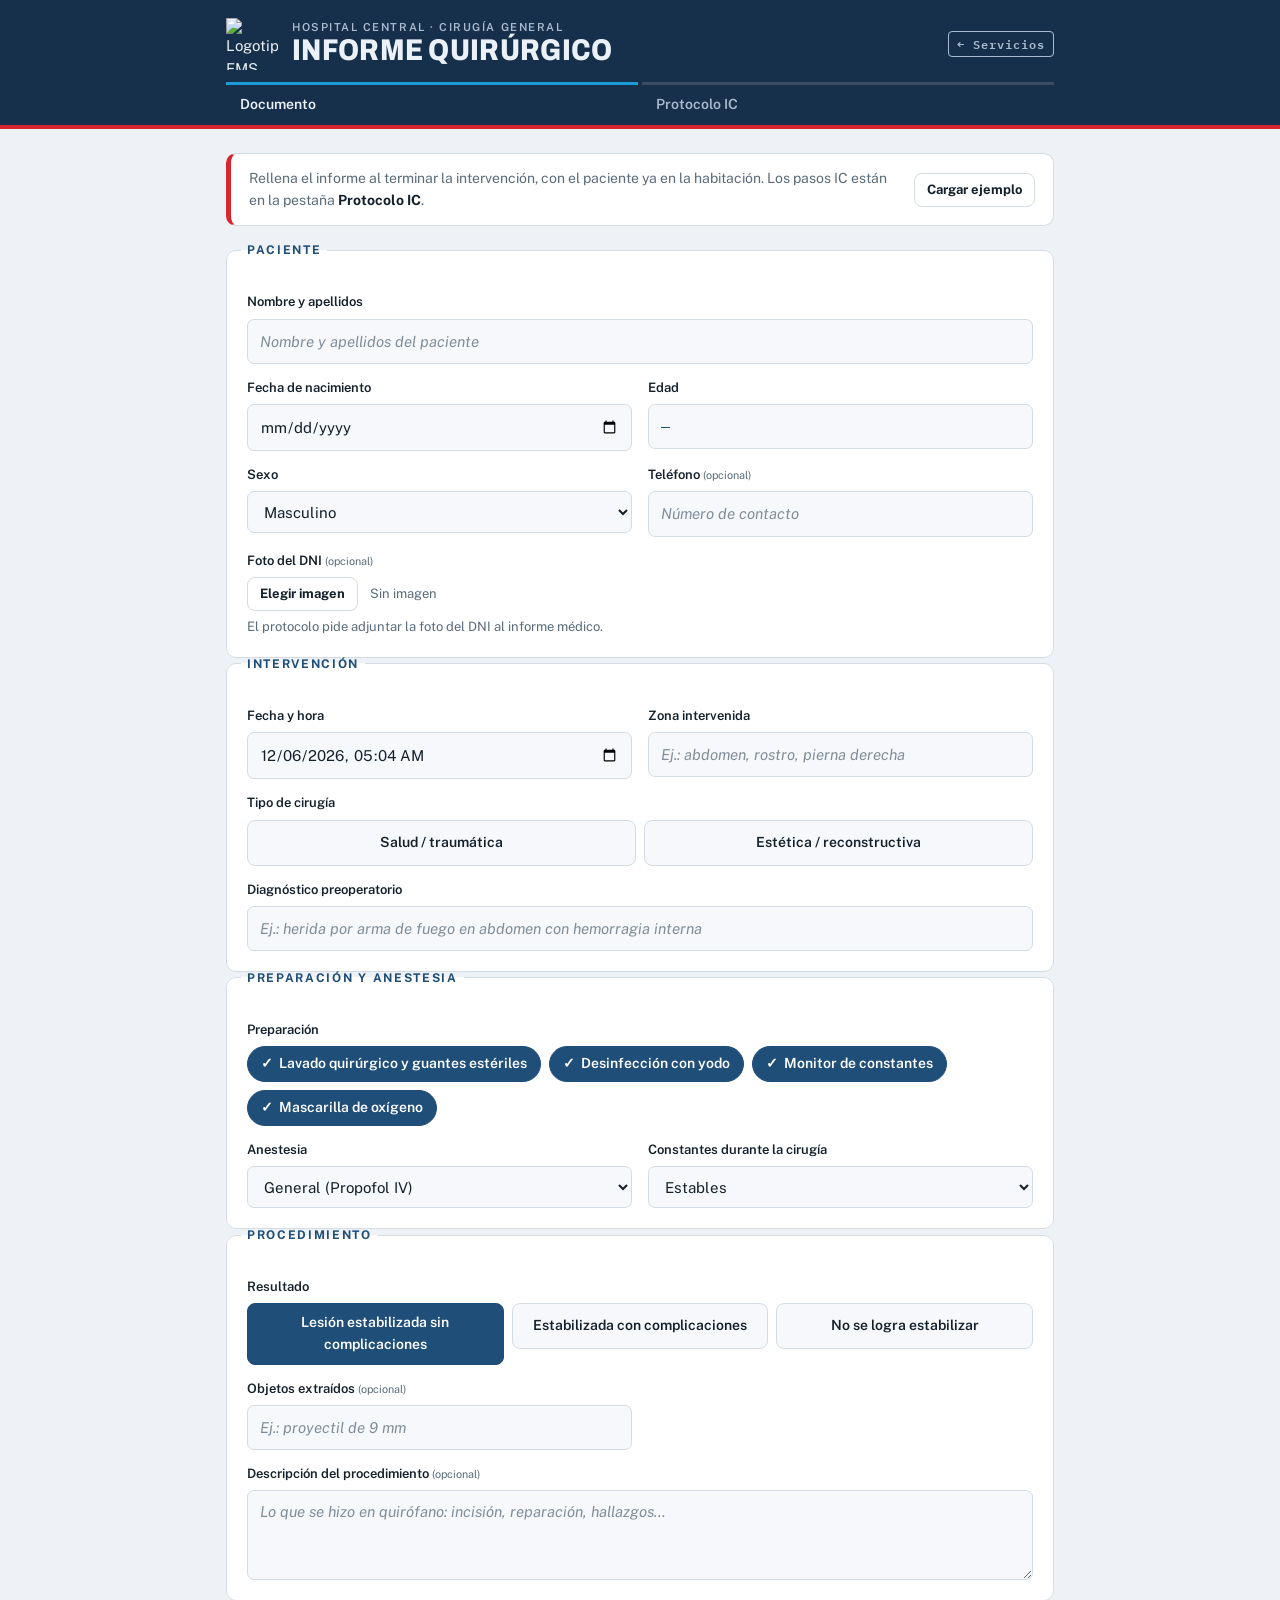
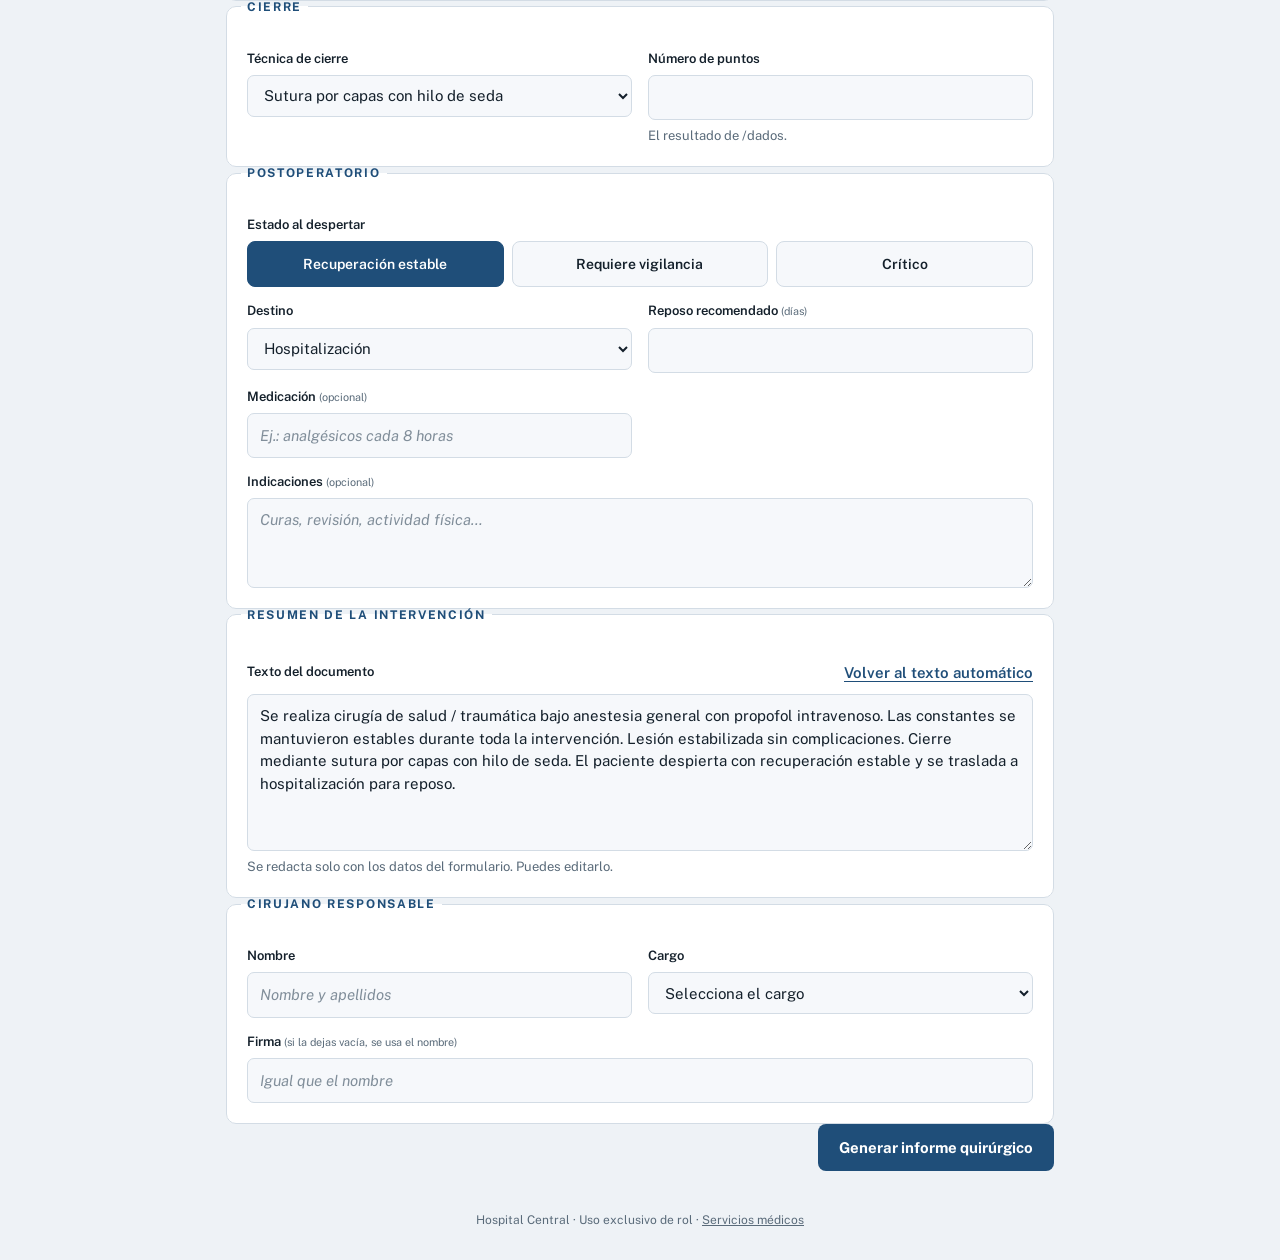
==== cirugia.html @ f4f0bea0 "Servicios del hospital con sus protocolos: rescate, cirugía, ginecología y forense - Motor común de " ====
<!doctype html>
<html lang="es">
<head>
<meta charset="utf-8">
<meta name="viewport" content="width=device-width, initial-scale=1, viewport-fit=cover">
<title>Informe quirúrgico · Hospital Central</title>
<meta name="description" content="Informe quirúrgico del Hospital Central: intervención, cierre y postoperatorio.">
<!-- App web (inicio en iPhone/Android) -->
<link rel="manifest" href="manifest-cirugia.webmanifest">
<meta name="theme-color" content="#16304B">
<meta name="apple-mobile-web-app-capable" content="yes">
<meta name="mobile-web-app-capable" content="yes">
<meta name="apple-mobile-web-app-status-bar-style" content="black-translucent">
<meta name="apple-mobile-web-app-title" content="Cirugía">
<link rel="apple-touch-icon" href="assets/app/icon-cirugia-180.png">
<link rel="icon" type="image/png" sizes="192x192" href="assets/app/icon-cirugia-192.png">
<link rel="apple-touch-startup-image" media="(device-width: 440px) and (device-height: 956px) and (-webkit-device-pixel-ratio: 3) and (orientation: portrait)" href="assets/app/splash-cirugia-1320x2868.png">
<link rel="apple-touch-startup-image" media="(device-width: 420px) and (device-height: 912px) and (-webkit-device-pixel-ratio: 3) and (orientation: portrait)" href="assets/app/splash-cirugia-1260x2736.png">
<link rel="apple-touch-startup-image" media="(device-width: 402px) and (device-height: 874px) and (-webkit-device-pixel-ratio: 3) and (orientation: portrait)" href="assets/app/splash-cirugia-1206x2622.png">
<link rel="apple-touch-startup-image" media="(device-width: 430px) and (device-height: 932px) and (-webkit-device-pixel-ratio: 3) and (orientation: portrait)" href="assets/app/splash-cirugia-1290x2796.png">
<link rel="apple-touch-startup-image" media="(device-width: 393px) and (device-height: 852px) and (-webkit-device-pixel-ratio: 3) and (orientation: portrait)" href="assets/app/splash-cirugia-1179x2556.png">
<link rel="apple-touch-startup-image" media="(device-width: 428px) and (device-height: 926px) and (-webkit-device-pixel-ratio: 3) and (orientation: portrait)" href="assets/app/splash-cirugia-1284x2778.png">
<link rel="apple-touch-startup-image" media="(device-width: 390px) and (device-height: 844px) and (-webkit-device-pixel-ratio: 3) and (orientation: portrait)" href="assets/app/splash-cirugia-1170x2532.png">
<link rel="apple-touch-startup-image" media="(device-width: 375px) and (device-height: 812px) and (-webkit-device-pixel-ratio: 3) and (orientation: portrait)" href="assets/app/splash-cirugia-1125x2436.png">
<link rel="apple-touch-startup-image" media="(device-width: 414px) and (device-height: 896px) and (-webkit-device-pixel-ratio: 3) and (orientation: portrait)" href="assets/app/splash-cirugia-1242x2688.png">
<link rel="apple-touch-startup-image" media="(device-width: 414px) and (device-height: 896px) and (-webkit-device-pixel-ratio: 2) and (orientation: portrait)" href="assets/app/splash-cirugia-828x1792.png">
<link rel="apple-touch-startup-image" media="(device-width: 414px) and (device-height: 736px) and (-webkit-device-pixel-ratio: 3) and (orientation: portrait)" href="assets/app/splash-cirugia-1242x2208.png">
<link rel="apple-touch-startup-image" media="(device-width: 375px) and (device-height: 667px) and (-webkit-device-pixel-ratio: 2) and (orientation: portrait)" href="assets/app/splash-cirugia-750x1334.png">
<link rel="preconnect" href="https://fonts.googleapis.com">
<link rel="preconnect" href="https://fonts.gstatic.com" crossorigin>
<link rel="stylesheet" href="https://fonts.googleapis.com/css2?family=Archivo:wdth,wght@75..100,500..800&family=Public+Sans:wght@400;500;600;700&family=IBM+Plex+Mono:wght@500;600&family=Fraunces:opsz,wght,SOFT,WONK@72,800,100,1&family=Questrial&family=Pinyon+Script&display=swap">
<link rel="stylesheet" href="css/styles.css">
</head>
<body>
<!--APP-->
<header class="cabecera">
  <div class="cabecera-in">
    <img class="cabecera-logo" src="assets/logo-ems.png" alt="Logotipo EMS" width="56" height="56">
    <div class="cabecera-txt">
      <span class="cabecera-org" id="cab-org">Hospital Central</span>
      <h1 id="cab-titulo">Informe quirúrgico</h1>
    </div>
    <a class="facciones-tag enlace-cab" href="./">← Servicios</a>
  </div>
  <nav class="pestanas" aria-label="Secciones del servicio">
    <button type="button" data-tab="documento" class="activo">Documento</button>
    <button type="button" data-tab="protocolo" id="tab-protocolo">Protocolo IC</button>
  </nav>
</header>

<main class="contenedor">
  <section id="vista-form" class="vista">
    <div class="intro-parte">
      <p id="intro"></p>
      <button type="button" class="btn btn-sec btn-peq" id="btn-ejemplo">Cargar ejemplo</button>
    </div>
    <form id="form-servicio" novalidate></form>
  </section>

  <section id="vista-doc" class="vista" hidden>
    <div class="acciones acciones-cert">
      <button type="button" class="btn btn-primario" id="btn-png">Descargar PNG</button>
      <button type="button" class="btn btn-primario" id="btn-pdf">Descargar PDF</button>
      <button type="button" class="btn btn-sec" id="btn-editar">Editar datos</button>
      <button type="button" class="btn btn-sec" id="btn-nuevo">Nuevo</button>
    </div>
    <div class="campo" id="selector-doc" hidden>
      <span class="etiqueta">Documento</span>
      <div class="segmentos seg-texto" role="radiogroup" aria-label="Documento"></div>
    </div>
    <p class="ayuda" id="info-paginas"></p>
    <p class="aviso" id="aviso-descarga" hidden></p>
    <div class="bloque mensajes" id="mensajes-doc-bloque"><h3 class="titulo-bloque">Mensajes para el rol</h3><div id="mensajes-doc"></div></div>
    <div id="hojas" class="hojas"></div>
  </section>

  <section id="vista-protocolo" class="vista" hidden>
    <div class="bloque protocolo" id="protocolo"></div>
  </section>
</main>

<footer class="pie">Hospital Central · Uso exclusivo de rol · <a href="./">Servicios médicos</a></footer>
<!--/APP-->

<script src="js/hospital.js"></script>
<script src="js/certificado.js"></script>
<script src="js/documento.js"></script>
<script src="js/parte-cert.js"></script>
<script src="js/pdf.js"></script>
<script src="js/protocolos.js"></script>
<script src="js/servicios/cirugia.js"></script>
<script src="js/servicio-doc.js"></script>
<script src="js/servicio.js"></script>
</body>
</html>
---- css/styles.css ----
/* Layout: cabecera institucional azul marino + columna única de formulario clínico, ancho 860px */
:root {
  --bg: #EEF2F6;
  --surface: #FFFFFF;
  --surface-2: #F6F8FB;
  --ink: #14202B;
  --muted: #5A6B7A;
  --line: #D3DCE5;
  --accent: #1F4E79;
  --accent-ink: #FFFFFF;
  --accent-2: #1A9AD6;
  --ems: #D7262E;
  --ok: #1E7F4F;
  --ok-bg: #E3F3EA;
  --bad: #B3261E;
  --bad-bg: #FBE7E5;
  --warn: #9A6200;
  --head-bg: #16304B;
  --head-ink: #EAF1F8;
  --head-muted: #A9BCCF;

  --f-display: "Archivo", "Arial Narrow", Arial, sans-serif;
  --f-body: "Public Sans", "Segoe UI", Roboto, Arial, sans-serif;
  --f-mono: "IBM Plex Mono", ui-monospace, Menlo, Consolas, monospace;

  --r: 10px;
  --sombra: 0 1px 2px rgba(20, 32, 43, .06), 0 6px 18px rgba(20, 32, 43, .06);
}
@media (prefers-color-scheme: dark) {
  :root:not([data-theme="light"]) {
    --bg: #0D141B; --surface: #15202A; --surface-2: #1A2733; --ink: #E5ECF2; --muted: #93A4B3; --line: #2A3A48;
    --accent: #7DB3E3; --accent-ink: #0B1520; --accent-2: #4FB8E8; --ems: #FF5A60;
    --ok: #5CCB93; --ok-bg: #12301F; --bad: #FF7B70; --bad-bg: #3A1714; --warn: #E7B04A;
    --head-bg: #0A1A2A; --head-ink: #E5ECF2; --head-muted: #8EA4BA;
    --sombra: 0 1px 2px rgba(0, 0, 0, .3); color-scheme: dark;
  }
}
:root[data-theme="dark"] {
  --bg: #0D141B; --surface: #15202A; --surface-2: #1A2733; --ink: #E5ECF2; --muted: #93A4B3; --line: #2A3A48;
  --accent: #7DB3E3; --accent-ink: #0B1520; --accent-2: #4FB8E8; --ems: #FF5A60;
  --ok: #5CCB93; --ok-bg: #12301F; --bad: #FF7B70; --bad-bg: #3A1714; --warn: #E7B04A;
  --head-bg: #0A1A2A; --head-ink: #E5ECF2; --head-muted: #8EA4BA;
  --sombra: 0 1px 2px rgba(0, 0, 0, .3); color-scheme: dark;
}

* { box-sizing: border-box; }
[hidden] { display: none !important; }
body {
  margin: 0; background: var(--bg); color: var(--ink);
  font: 400 15px/1.55 var(--f-body);
  -webkit-font-smoothing: antialiased;
}
h1, h2, h3 { font-family: var(--f-display); text-wrap: balance; margin: 0; }
button, input, select, textarea { font: inherit; color: inherit; }
:focus-visible { outline: 3px solid var(--accent-2); outline-offset: 2px; }

/* ── Cabecera ── */
.cabecera { background: var(--head-bg); color: var(--head-ink); border-bottom: 4px solid var(--ems); }
/* Como app de inicio en iPhone la barra de estado es translúcida: la cabecera se extiende por debajo */
.cabecera { padding-top: env(safe-area-inset-top, 0px); }
body { padding-left: env(safe-area-inset-left, 0px); padding-right: env(safe-area-inset-right, 0px); }
.pie { padding-bottom: calc(30px + env(safe-area-inset-bottom, 0px)); }
.cabecera-in, .pasos { max-width: 860px; margin: 0 auto; padding-inline: 16px; }
.cabecera-in { display: flex; align-items: center; gap: 14px; padding-block: 18px 12px; }
.cabecera-logo { width: 52px; height: 52px; flex: none; }
.cabecera-txt { min-width: 0; flex: 1; display: flex; flex-direction: column; }
.cabecera-org { font: 600 11px/1.2 var(--f-body); letter-spacing: .14em; text-transform: uppercase; color: var(--head-muted); }
.cabecera h1 { font-size: clamp(22px, 5vw, 30px); font-weight: 800; font-stretch: 85%; letter-spacing: .01em; text-transform: uppercase; line-height: 1.1; }
.facciones-tag { font: 600 12px/1 var(--f-mono); letter-spacing: .08em; color: var(--head-muted); border: 1px solid currentColor; border-radius: 4px; padding: 6px 8px; white-space: nowrap; }
.pasos { list-style: none; display: grid; grid-template-columns: repeat(4, 1fr); gap: 4px; padding-block: 0 14px; margin-block: 0; }
.pasos li { display: flex; align-items: center; gap: 8px; font: 600 13px/1 var(--f-body); color: var(--head-muted); padding-top: 10px; border-top: 3px solid rgba(255,255,255,.14); }
.pasos li span { font-family: var(--f-mono); font-size: 12px; width: 22px; height: 22px; border-radius: 50%; display: grid; place-items: center; border: 1px solid currentColor; flex: none; }
.pasos li.activo { color: var(--head-ink); border-top-color: var(--accent-2); }
.pasos li.activo span { background: var(--accent-2); border-color: var(--accent-2); color: #fff; }
.pasos li.hecho { color: var(--head-ink); border-top-color: rgba(255,255,255,.45); }

/* ── Contenedor ── */
.contenedor { max-width: 860px; margin: 0 auto; padding: 24px 16px 40px; display: block; }
.vista { display: flex; flex-direction: column; gap: 18px; }
#form-datos { display: flex; flex-direction: column; gap: 18px; }

.bloque { background: var(--surface); border: 1px solid var(--line); border-radius: var(--r); padding: 20px; margin: 0; min-width: 0; display: flex; flex-direction: column; gap: 16px; }
fieldset.bloque { display: block; }
fieldset.bloque > * + * { margin-top: 16px; }
legend { font: 700 12px/1 var(--f-body); letter-spacing: .14em; text-transform: uppercase; color: var(--accent); padding: 0 6px; margin-left: -6px; }
.titulo-bloque { font: 700 12px/1 var(--f-body); letter-spacing: .14em; text-transform: uppercase; color: var(--accent); }
.titulo-fila { display: flex; justify-content: space-between; align-items: center; gap: 12px; flex-wrap: wrap; }

.rejilla { display: grid; grid-template-columns: repeat(2, minmax(0, 1fr)); gap: 14px 16px; }
.campo { display: flex; flex-direction: column; gap: 6px; min-width: 0; }
.campo-ancho { grid-column: 1 / -1; }
.etiqueta { font-weight: 600; font-size: 13px; color: var(--ink); }
.etiqueta small { font-weight: 400; color: var(--muted); }
input:not([type=radio]), select, textarea, .dato-fijo {
  width: 100%; background: var(--surface-2); border: 1px solid var(--line); border-radius: 7px;
  padding: 10px 12px; min-height: 42px;
}
textarea { resize: vertical; line-height: 1.5; }
input:hover, select:hover, textarea:hover { border-color: var(--muted); }
input[aria-invalid], select[aria-invalid] { border-color: var(--bad); background: var(--bad-bg); }
.dato-fijo { display: flex; align-items: center; font-family: var(--f-mono); font-weight: 600; color: var(--accent); }
::placeholder { color: var(--muted); opacity: .75; font-style: italic; }
.recordado { margin: 0; font-size: 13px; color: var(--muted); display: flex; gap: 8px; align-items: center; flex-wrap: wrap; }
.ayuda { margin: 0; font-size: 13px; color: var(--muted); }
.error { margin: 0; padding: 10px 14px; border-radius: 7px; background: var(--bad-bg); color: var(--bad); font-weight: 600; }
.aviso { margin: 0; padding: 10px 14px; border-radius: 7px; background: var(--surface); border: 1px solid var(--line); color: var(--muted); font-size: 14px; }

/* Segmentos (radios con estilo) */
.segmentos { display: grid; gap: 8px; }
.segmentos.faccion { grid-template-columns: repeat(3, minmax(0, 1fr)); }
.segmentos.numeros { grid-template-columns: repeat(6, minmax(0, 1fr)); }
.segmentos.res { grid-template-columns: repeat(2, minmax(0, 160px)); }
.segmentos label { position: relative; cursor: pointer; }
.segmentos input { position: absolute; opacity: 0; inset: 0; margin: 0; cursor: pointer; }
.segmentos span {
  display: flex; flex-direction: column; align-items: center; justify-content: center; gap: 2px; text-align: center;
  min-height: 46px; padding: 8px; border: 1px solid var(--line); border-radius: 8px; background: var(--surface-2);
  font-family: var(--f-mono); font-weight: 600; transition: background .12s, border-color .12s;
}
.segmentos.faccion span { padding-block: 12px; gap: 4px; }
.segmentos span img { width: 44px; height: 44px; object-fit: contain; margin-bottom: 2px; }
.segmentos span b { font: 800 19px/1 var(--f-display); font-stretch: 85%; letter-spacing: .04em; }
.segmentos span small { font: 500 11px/1.2 var(--f-body); color: var(--muted); }
.segmentos label:hover span { border-color: var(--muted); }
.segmentos input:checked + span { background: var(--accent); border-color: var(--accent); color: var(--accent-ink); }
.segmentos input:checked + span small { color: inherit; opacity: .8; }
.segmentos input:focus-visible + span { outline: 3px solid var(--accent-2); outline-offset: 2px; }

/* Botones */
.acciones { display: flex; justify-content: flex-end; gap: 10px; flex-wrap: wrap; }
.btn { border: 1px solid transparent; border-radius: 8px; padding: 11px 20px; min-height: 44px; font-weight: 700; cursor: pointer; transition: filter .12s, background .12s; }
.btn-primario { background: var(--accent); color: var(--accent-ink); }
.btn-primario:hover { filter: brightness(1.1); }
.btn-primario:disabled { opacity: .45; cursor: not-allowed; filter: none; }
.btn-sec { background: var(--surface); border-color: var(--line); color: var(--ink); }
.btn-sec:hover { border-color: var(--muted); }
.btn-sec:disabled { opacity: .45; cursor: not-allowed; }
.btn-peligro { background: var(--bad); color: #fff; }
.btn-peq { padding: 6px 12px; min-height: 34px; font-size: 13px; }
.btn-texto { background: none; border: 0; padding: 4px 0; color: var(--accent); font-weight: 600; cursor: pointer; text-decoration: underline; text-underline-offset: 3px; }

/* ── Examen ── */
.examen-cab { display: flex; justify-content: space-between; align-items: baseline; gap: 12px; flex-wrap: wrap; }
.examen-agente { font-weight: 600; min-width: 0; display: flex; align-items: center; gap: 10px; }
.examen-agente img { width: 40px; height: 40px; object-fit: contain; flex: none; }
.examen-agente small { color: var(--muted); font-weight: 400; }
.progreso-txt { font-family: var(--f-mono); color: var(--muted); font-variant-numeric: tabular-nums; }
.progreso-txt b { color: var(--ink); font-size: 20px; }
.barra { height: 6px; border-radius: 3px; background: var(--line); overflow: hidden; }
.barra-relleno { height: 100%; width: 0; background: var(--accent-2); transition: width .25s ease; }
.pregunta { background: var(--surface); border: 1px solid var(--line); border-radius: var(--r); padding: 22px; display: flex; flex-direction: column; gap: 16px; box-shadow: var(--sombra); }
.chip { align-self: flex-start; font: 600 11px/1 var(--f-body); letter-spacing: .1em; text-transform: uppercase; color: var(--accent); background: var(--surface-2); border: 1px solid var(--line); border-radius: 999px; padding: 6px 10px; }
.pregunta h2 { font-family: var(--f-body); font-size: clamp(18px, 3.4vw, 21px); font-weight: 600; line-height: 1.4; }
.opciones { display: flex; flex-direction: column; gap: 10px; }
.opcion { display: grid; grid-template-columns: 32px minmax(0, 1fr); gap: 12px; align-items: start; text-align: left; width: 100%; padding: 13px 14px; border: 1px solid var(--line); border-radius: 9px; background: var(--surface-2); cursor: pointer; transition: border-color .12s, background .12s; }
.opcion:hover { border-color: var(--accent-2); }
.opcion .letra { font: 600 14px/32px var(--f-mono); width: 32px; height: 32px; text-align: center; border-radius: 6px; border: 1px solid var(--line); background: var(--surface); }
.opcion .txt { padding-top: 5px; }
.opcion[aria-checked="true"] { border-color: var(--accent); background: var(--surface); box-shadow: inset 4px 0 0 var(--accent); }
.opcion[aria-checked="true"] .letra { background: var(--accent); border-color: var(--accent); color: var(--accent-ink); }
.teclado { font-size: 12px; }
.acciones-examen { justify-content: space-between; }
.cancelar { display: flex; justify-content: center; flex-direction: column; align-items: center; gap: 8px; }
.confirmar { display: flex; gap: 8px; align-items: center; flex-wrap: wrap; justify-content: center; font-size: 14px; color: var(--muted); }

/* ── Resultado ── */
.veredicto { display: grid; grid-template-columns: auto minmax(0, 1fr); gap: 22px; align-items: center; background: var(--surface); border: 1px solid var(--line); border-left: 6px solid var(--ok); border-radius: var(--r); padding: 22px; box-shadow: var(--sombra); }
.veredicto.no { border-left-color: var(--bad); }
.veredicto-num { font: 800 64px/1 var(--f-display); font-stretch: 80%; font-variant-numeric: tabular-nums; color: var(--ok); }
.veredicto.no .veredicto-num { color: var(--bad); }
.veredicto-num small { font-size: 28px; margin-left: 2px; }
.veredicto-txt { display: flex; flex-direction: column; gap: 8px; align-items: flex-start; min-width: 0; }
.veredicto-txt p { margin: 0; color: var(--muted); }
.pill { font: 700 13px/1 var(--f-body); letter-spacing: .1em; padding: 7px 12px; border-radius: 999px; background: var(--ok-bg); color: var(--ok); }
.veredicto.no .pill { background: var(--bad-bg); color: var(--bad); }
.motivos { margin: 0; padding-left: 18px; color: var(--bad); font-size: 14px; }
.motivos:empty { display: none; }

.competencias { display: flex; flex-direction: column; gap: 12px; }
.comp { display: grid; grid-template-columns: minmax(0, 1fr) 54px; gap: 6px 12px; align-items: center; }
.comp-nombre { font-weight: 600; font-size: 14px; }
.comp-nombre small { color: var(--muted); font-weight: 400; }
.comp-pct { font: 600 14px var(--f-mono); text-align: right; font-variant-numeric: tabular-nums; }
.comp-barra { grid-column: 1 / -1; height: 8px; border-radius: 4px; background: var(--line); position: relative; overflow: hidden; }
.comp-barra i { position: absolute; inset: 0 auto 0 0; background: var(--ok); border-radius: 4px; }
.comp-barra i.medio { background: var(--warn); }
.comp-barra i.bajo { background: var(--bad); }
.comp-barra::after { content: ""; position: absolute; top: 0; bottom: 0; left: 70%; width: 2px; background: var(--surface); }
.resultado-final { margin-top: 4px; }

.revision summary { cursor: pointer; font: 700 12px/1 var(--f-body); letter-spacing: .14em; text-transform: uppercase; color: var(--accent); }
.revision ol { margin: 0; padding-left: 22px; display: flex; flex-direction: column; gap: 10px; font-size: 14px; }
.revision li span { display: block; color: var(--muted); }
.revision .p0 { color: var(--bad); font-weight: 600; }
.revision .p3 { color: var(--ok); }

/* ── Certificado ── */
.acciones-cert { justify-content: flex-start; }
.hoja { background: var(--surface); border: 1px solid var(--line); border-radius: var(--r); padding: 12px; box-shadow: var(--sombra); }
.hoja canvas { display: block; width: 100%; max-width: 100%; height: auto; background: #fff; border-radius: 4px; }

.pie { max-width: 860px; margin: 0 auto; padding: 0 16px 30px; font-size: 12px; color: var(--muted); text-align: center; }

@media (max-width: 620px) {
  .rejilla { grid-template-columns: minmax(0, 1fr); }
  .segmentos.numeros { grid-template-columns: repeat(3, minmax(0, 1fr)); }
  .facciones-tag:not(.enlace-cab) { display: none; }
  .enlace-cab { font-size: 11px; padding: 6px 7px; letter-spacing: .04em; }
  .pasos li { font-size: 0; gap: 0; justify-content: center; }
  .veredicto { grid-template-columns: minmax(0, 1fr); gap: 12px; }
  .bloque, .pregunta { padding: 16px; }
  .acciones .btn { flex: 1 1 auto; }
}
@media (prefers-reduced-motion: reduce) { * { transition: none !important; } }

/* ── Acceso evaluadores (admin.html) ── */
.enlace-cab { text-decoration: none; color: var(--head-muted); }
.enlace-cab:hover { color: var(--head-ink); }
.acceso { max-width: 460px; margin: 20px auto 0; width: 100%; }
.leyenda { display: flex; flex-wrap: wrap; gap: 8px; }
.nota { display: inline-block; font: 700 12px/1 var(--f-body); letter-spacing: .04em; padding: 6px 9px; border-radius: 999px; white-space: nowrap; }
.nota.n3 { background: var(--ok-bg); color: var(--ok); }
.nota.n2 { background: var(--surface-2); color: var(--accent); border: 1px solid var(--line); }
.nota.n1 { background: var(--surface-2); color: var(--warn); border: 1px solid var(--line); }
.nota.n0 { background: var(--bad-bg); color: var(--bad); }
.glosario summary { cursor: pointer; font: 700 12px/1 var(--f-body); letter-spacing: .14em; text-transform: uppercase; color: var(--accent); }
.glosario-rejilla { display: grid; grid-template-columns: repeat(auto-fit, minmax(240px, 1fr)); gap: 18px; }
.glosario-grupo h3 { font: 700 14px/1.2 var(--f-body); margin-bottom: 8px; }
.glosario-grupo dl { display: grid; grid-template-columns: minmax(0, 92px) minmax(0, 1fr); gap: 6px 12px; margin: 0; font-size: 14px; }
.glosario-grupo dt { font-family: var(--f-mono); font-weight: 600; color: var(--accent); font-size: 13px; }
.glosario-grupo dd { margin: 0; color: var(--ink); }
.filtros { display: grid; grid-template-columns: minmax(0, 2fr) minmax(0, 1fr); gap: 14px 16px; }
.lista-preguntas { display: flex; flex-direction: column; gap: 14px; }
.item-pregunta { background: var(--surface); border: 1px solid var(--line); border-radius: var(--r); padding: 18px 20px; display: flex; flex-direction: column; gap: 12px; }
.item-cab { display: flex; align-items: center; gap: 10px; }
.item-num { font: 600 13px/1 var(--f-mono); color: var(--muted); min-width: 26px; }
.item-pregunta h3 { font: 600 17px/1.4 var(--f-body); }
.item-opciones { list-style: none; margin: 0; padding: 0; display: flex; flex-direction: column; gap: 8px; }
.item-opciones .op { display: grid; grid-template-columns: 140px minmax(0, 1fr); gap: 12px; align-items: start; font-size: 15px; padding: 8px 10px; border-radius: 8px; }
.item-opciones .op.p3 { background: var(--ok-bg); }
.item-opciones .op.p0 { background: var(--bad-bg); }
.item-opciones .op .nota { justify-self: start; }
.pie a { color: var(--muted); }
@media (max-width: 620px) {
  .filtros { grid-template-columns: minmax(0, 1fr); }
  .item-opciones .op { grid-template-columns: minmax(0, 1fr); gap: 6px; }
}

/* ── Parte médico de lesiones (parte.html) ── */
.cabecera-parte { border-bottom-color: var(--ems); }
.pasos-2 { grid-template-columns: repeat(2, 1fr); }
.intro-parte { display: flex; gap: 14px; align-items: center; justify-content: space-between; flex-wrap: wrap; background: var(--surface); border: 1px solid var(--line); border-left: 5px solid var(--ems); border-radius: var(--r); padding: 14px 18px; }
.intro-parte p { margin: 0; flex: 1 1 360px; min-width: 0; color: var(--muted); font-size: 14px; }
.intro-parte b { color: var(--ink); }
.segmentos.tres { grid-template-columns: repeat(3, minmax(0, 1fr)); }
.segmentos.cuatro { grid-template-columns: repeat(4, minmax(0, 1fr)); }
.segmentos.tres span, .segmentos.cuatro span { font-family: var(--f-body); font-size: 14px; }
.rejilla-4 { grid-template-columns: repeat(4, minmax(0, 1fr)); }
.rejilla-3 { grid-template-columns: repeat(3, minmax(0, 1fr)); }
.campo-media { max-width: 320px; }
.chips { display: flex; flex-wrap: wrap; gap: 8px; }
.chips label { position: relative; cursor: pointer; }
.chips input { position: absolute; opacity: 0; inset: 0; margin: 0; cursor: pointer; }
.chips span { display: inline-flex; align-items: center; gap: 6px; min-height: 36px; padding: 6px 13px; border: 1px solid var(--line); border-radius: 999px; background: var(--surface-2); font-size: 14px; font-weight: 600; transition: background .12s, border-color .12s; }
.chips span::before { content: "+"; font-weight: 700; color: var(--muted); }
.chips label:hover span { border-color: var(--muted); }
.chips input:checked + span { background: var(--accent); border-color: var(--accent); color: var(--accent-ink); }
.chips input:checked + span::before { content: "✓"; color: inherit; }
.chips input:focus-visible + span { outline: 3px solid var(--accent-2); outline-offset: 2px; }
.lista-lesiones { display: flex; flex-direction: column; gap: 10px; }
.lesion { display: grid; grid-template-columns: 30px minmax(0, 1.3fr) minmax(0, 1.3fr) minmax(0, .8fr) 40px; grid-template-areas: "n z t g x" "n d d d x"; gap: 8px 10px; align-items: center; padding: 12px; border: 1px solid var(--line); border-radius: 9px; background: var(--surface-2); }
.lesion-num { grid-area: n; width: 28px; height: 28px; border-radius: 50%; background: var(--ems); color: #fff; display: grid; place-items: center; font: 700 13px/1 var(--f-mono); align-self: start; margin-top: 7px; }
.lesion .l-zona { grid-area: z; } .lesion .l-tipo { grid-area: t; } .lesion .l-grav { grid-area: g; } .lesion .l-desc { grid-area: d; }
.lesion select, .lesion input { background: var(--surface); }
.btn-quitar { grid-area: x; width: 38px; height: 38px; border-radius: 8px; border: 1px solid var(--line); background: var(--surface); color: var(--muted); cursor: pointer; font-size: 15px; align-self: start; margin-top: 2px; }
.btn-quitar:hover { color: var(--bad); border-color: var(--bad); }
.fila-accion { display: flex; align-items: center; gap: 14px; flex-wrap: wrap; margin-top: 4px; }
.check { display: inline-flex; align-items: center; gap: 10px; font-weight: 600; font-size: 14px; cursor: pointer; }
.check input { width: 20px; height: 20px; accent-color: var(--accent); }
.bloque .titulo-fila .etiqueta { margin: 0; }
@media (max-width: 720px) {
  .rejilla-3 { grid-template-columns: minmax(0, 1fr); }
  .rejilla-4 { grid-template-columns: repeat(2, minmax(0, 1fr)); }
  .lesion { grid-template-columns: 30px minmax(0, 1fr) 40px; grid-template-areas: "n z x" "n t x" "n g x" "n d x"; }
  .segmentos.cuatro { grid-template-columns: repeat(2, minmax(0, 1fr)); }
}
@media (max-width: 460px) {
  .segmentos.tres { grid-template-columns: minmax(0, 1fr); }
  .campo-media { max-width: none; }
}

/* ── Portal de servicios (index.html) ── */
.portal { display: flex; flex-direction: column; gap: 26px; }
.portal-intro { margin: 0; color: var(--muted); font-size: 16px; max-width: 62ch; }
.areas { display: flex; flex-direction: column; gap: 28px; }
.area { display: flex; flex-direction: column; gap: 12px; }
.area-titulo { font: 700 12px/1 var(--f-body); letter-spacing: .14em; text-transform: uppercase; color: var(--accent); padding-bottom: 10px; border-bottom: 1px solid var(--line); }
.servicios { display: grid; grid-template-columns: repeat(auto-fit, minmax(min(100%, 340px), 1fr)); gap: 12px; }
.servicio { display: grid; grid-template-columns: 64px minmax(0, 1fr); gap: 16px; align-items: start; padding: 18px; background: var(--surface); border: 1px solid var(--line); border-radius: var(--r); color: var(--ink); text-decoration: none; transition: border-color .15s, box-shadow .15s, transform .15s; }
a.servicio:hover { border-color: var(--accent-2); box-shadow: var(--sombra); transform: translateY(-1px); }
a.servicio:focus-visible { outline: 3px solid var(--accent-2); outline-offset: 2px; }
.servicio-icono { width: 64px; height: 64px; border-radius: 15px; box-shadow: 0 1px 3px rgba(0,0,0,.25); }
.servicio-txt { display: flex; flex-direction: column; gap: 6px; min-width: 0; }
.servicio-nombre { font: 700 18px/1.25 var(--f-display); font-stretch: 92%; }
.servicio-desc { font-size: 14px; color: var(--muted); }
.servicio-pie { display: flex; justify-content: space-between; align-items: center; gap: 10px; flex-wrap: wrap; margin-top: 6px; }
.servicio-doc { font: 600 12px/1 var(--f-mono); color: var(--muted); }
.servicio-ir { font-weight: 700; font-size: 14px; color: var(--accent); }
.servicio-pronto { font: 700 11px/1 var(--f-body); letter-spacing: .1em; text-transform: uppercase; padding: 6px 9px; border-radius: 999px; background: var(--surface-2); border: 1px solid var(--line); color: var(--muted); }
.servicio.es-pronto { background: var(--surface-2); cursor: default; }
.servicio.es-pronto .servicio-icono { filter: grayscale(1); opacity: .6; }
.servicio.es-pronto .servicio-nombre { color: var(--muted); }

/* ── Páginas de servicio (motor común) ── */
.pestanas { max-width: 860px; margin: 0 auto; padding: 0 16px; display: flex; gap: 4px; }
.pestanas button { background: none; border: 0; border-top: 3px solid rgba(255,255,255,.14); color: var(--head-muted); font: 600 14px/1 var(--f-body); padding: 12px 14px 14px; cursor: pointer; flex: 1; text-align: left; }
.pestanas button.activo { color: var(--head-ink); border-top-color: var(--accent-2); }
.pestanas button:hover { color: var(--head-ink); }
.pestanas button[hidden] { display: none; }
.seg-texto span { font-family: var(--f-body); font-size: 14px; font-weight: 600; }
.hojas { display: flex; flex-direction: column; gap: 16px; }
.subir { display: flex; align-items: center; gap: 12px; flex-wrap: wrap; }
.subir-btn { cursor: pointer; display: inline-flex; align-items: center; }
.subir-vista { max-width: 100%; max-height: 220px; border-radius: 8px; border: 1px solid var(--line); object-fit: contain; align-self: flex-start; background: var(--surface-2); }
.lesion.lesion-3 { grid-template-columns: 30px minmax(0, 1.2fr) minmax(0, 1.2fr) 40px; grid-template-areas: "n z t x" "n d d x"; }
.lesion-3 [data-k="zona"] { grid-area: z; } .lesion-3 [data-k="tipo"] { grid-area: t; } .lesion-3 [data-k="desc"] { grid-area: d; }
.lista-equipo { display: flex; flex-direction: column; gap: 10px; }
.miembro { display: grid; grid-template-columns: minmax(0, 1.4fr) minmax(0, 1fr) auto auto 40px; gap: 10px; align-items: center; padding: 12px; border: 1px solid var(--line); border-radius: 9px; background: var(--surface-2); }
.miembro input:not([type=checkbox]), .miembro select { background: var(--surface); }
.miembro .check { font-size: 13px; white-space: nowrap; }
.mensajes { gap: 12px; }
.mensaje { display: flex; flex-direction: column; gap: 6px; }
.mensaje + .mensaje { margin-top: 10px; }
.mensaje-fila { display: grid; grid-template-columns: minmax(0, 1fr) auto; gap: 10px; align-items: center; }
.mensaje-fila code, .pc-cmd code { font: 500 13px/1.5 var(--f-mono); background: var(--surface-2); border: 1px solid var(--line); border-radius: 7px; padding: 9px 11px; white-space: pre-wrap; word-break: break-word; min-width: 0; }
.pc-copiar { border: 1px solid var(--line); background: var(--surface); color: var(--accent); font: 700 12px/1 var(--f-body); padding: 9px 11px; border-radius: 7px; cursor: pointer; white-space: nowrap; }
.pc-copiar:hover { border-color: var(--accent); }
.pc-copiar.ok { background: var(--ok-bg); color: var(--ok); border-color: var(--ok); }

/* Protocolo IC */
.protocolo { gap: 14px; }
.pc-intro { margin: 0; color: var(--muted); font-size: 14px; }
.pc-etapas { list-style: none; margin: 0; padding: 0; display: flex; flex-direction: column; gap: 22px; counter-reset: none; }
.pc-etapa h3 { font: 700 17px/1.3 var(--f-display); display: flex; flex-direction: column; gap: 4px; margin-bottom: 10px; }
.pc-etapa h3 span { font: 700 11px/1 var(--f-body); letter-spacing: .14em; text-transform: uppercase; color: var(--ems); }
.pc-etapa ul { list-style: none; margin: 0; padding: 0; display: flex; flex-direction: column; gap: 8px; }
.pc-cmd { display: grid; grid-template-columns: minmax(0, 1fr) auto; gap: 10px; align-items: center; }
.pc-cmd code b { color: var(--accent); }
.pc-nota { font-size: 14px; color: var(--muted); padding: 8px 12px; border-left: 3px solid var(--line); background: var(--surface-2); border-radius: 0 6px 6px 0; }
.pc-dice { font-size: 14px; font-style: italic; padding: 8px 12px; border-left: 3px solid var(--accent-2); }
.pc-dice span { display: block; font: 700 11px/1.4 var(--f-body); font-style: normal; letter-spacing: .1em; text-transform: uppercase; color: var(--accent-2); }
.pc-opcion { border: 1px solid var(--line); border-radius: 9px; padding: 12px; display: flex; flex-direction: column; gap: 8px; }
.pc-opcion-tit { font-weight: 700; font-size: 14px; color: var(--accent); }
@media (max-width: 720px) {
  .lesion.lesion-3 { grid-template-columns: 30px minmax(0, 1fr) 40px; grid-template-areas: "n z x" "n t x" "n d x"; }
  .miembro { grid-template-columns: minmax(0, 1fr) 40px; }
  .miembro [data-k="nombre"] { grid-column: 1; } .miembro select { grid-column: 1; }
  .miembro .check { grid-column: 1; }
  .miembro .btn-quitar { grid-column: 2; grid-row: 1; }
  .segmentos.seg-texto { grid-template-columns: repeat(2, minmax(0, 1fr)) !important; }
}
@media (max-width: 420px) {
  .segmentos.seg-texto { grid-template-columns: minmax(0, 1fr) !important; }
  .pc-copiar { padding: 8px 8px; font-size: 11px; }
  .mensaje-fila code, .pc-cmd code { font-size: 12px; padding: 8px 9px; }
}
.protocolo-plegable summary { cursor: pointer; font: 700 12px/1 var(--f-body); letter-spacing: .14em; text-transform: uppercase; color: var(--accent); }
.protocolo-plegable[open] summary { margin-bottom: 6px; }
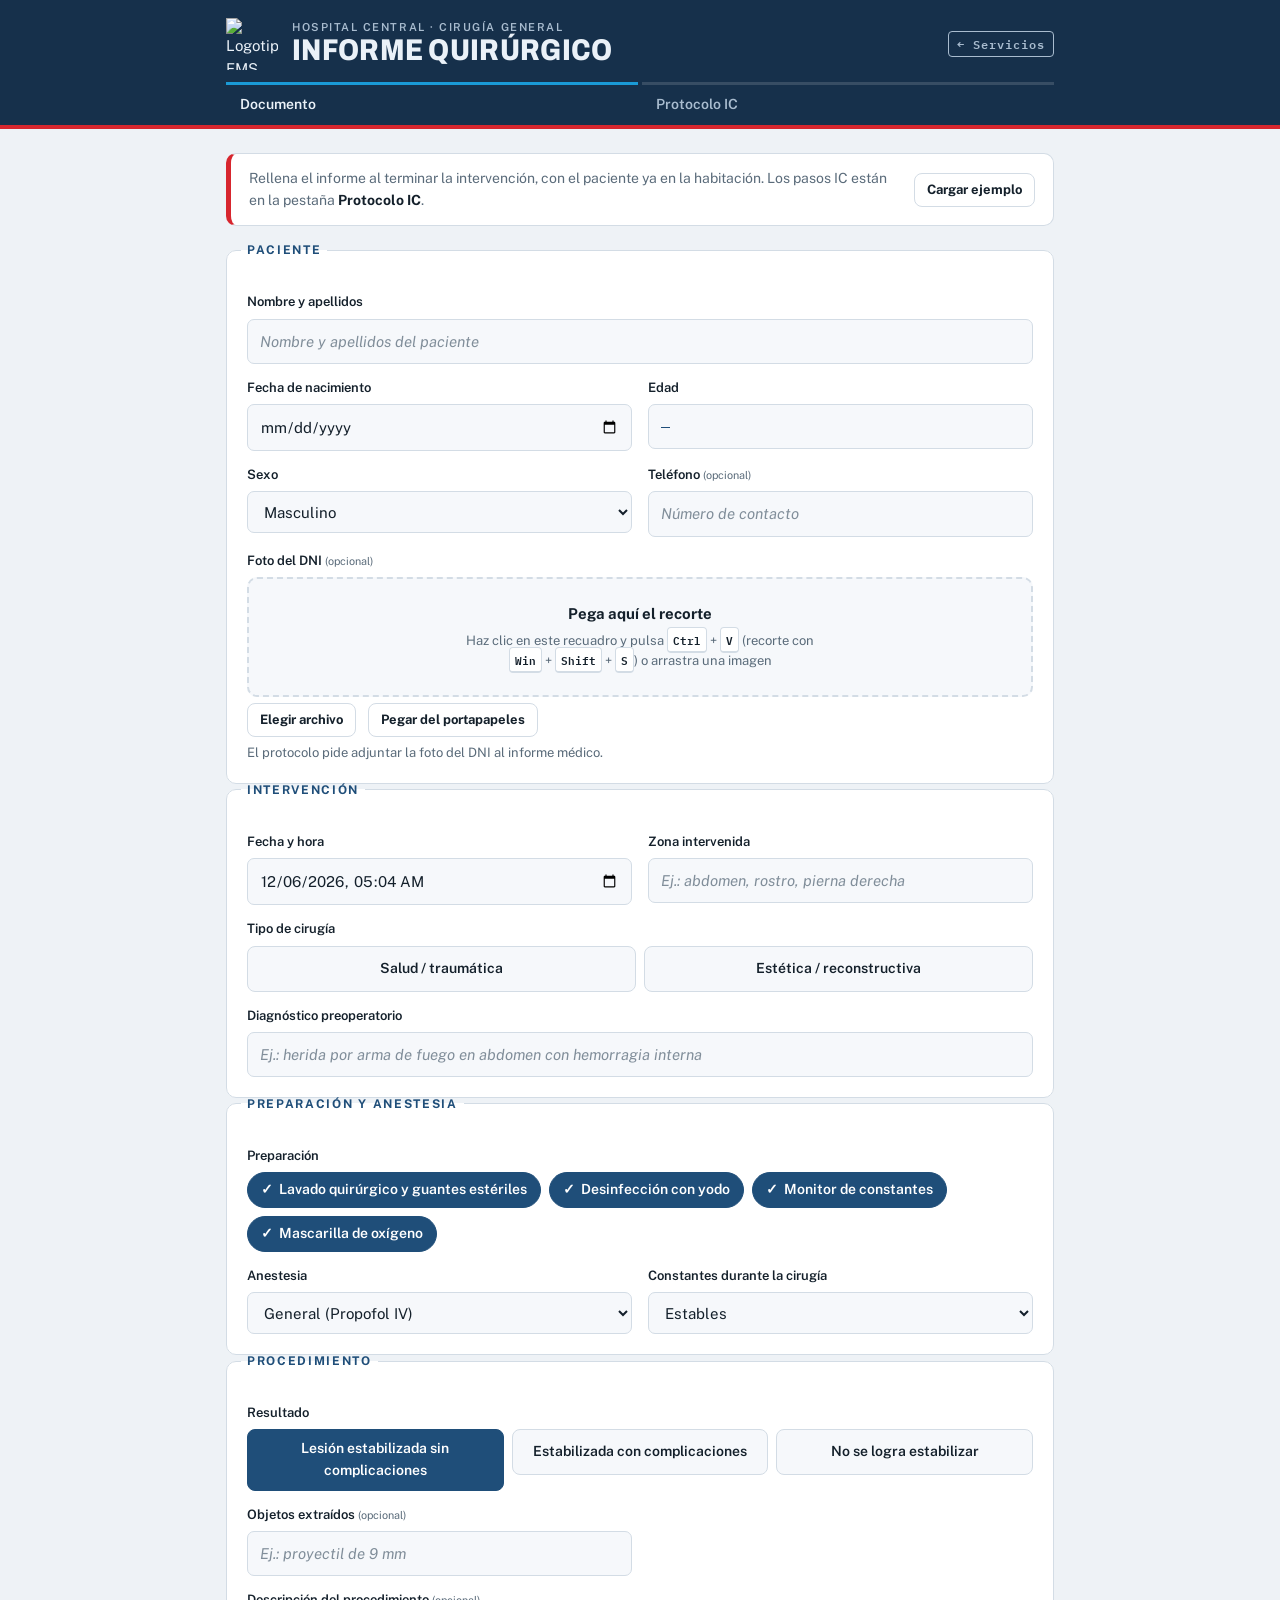
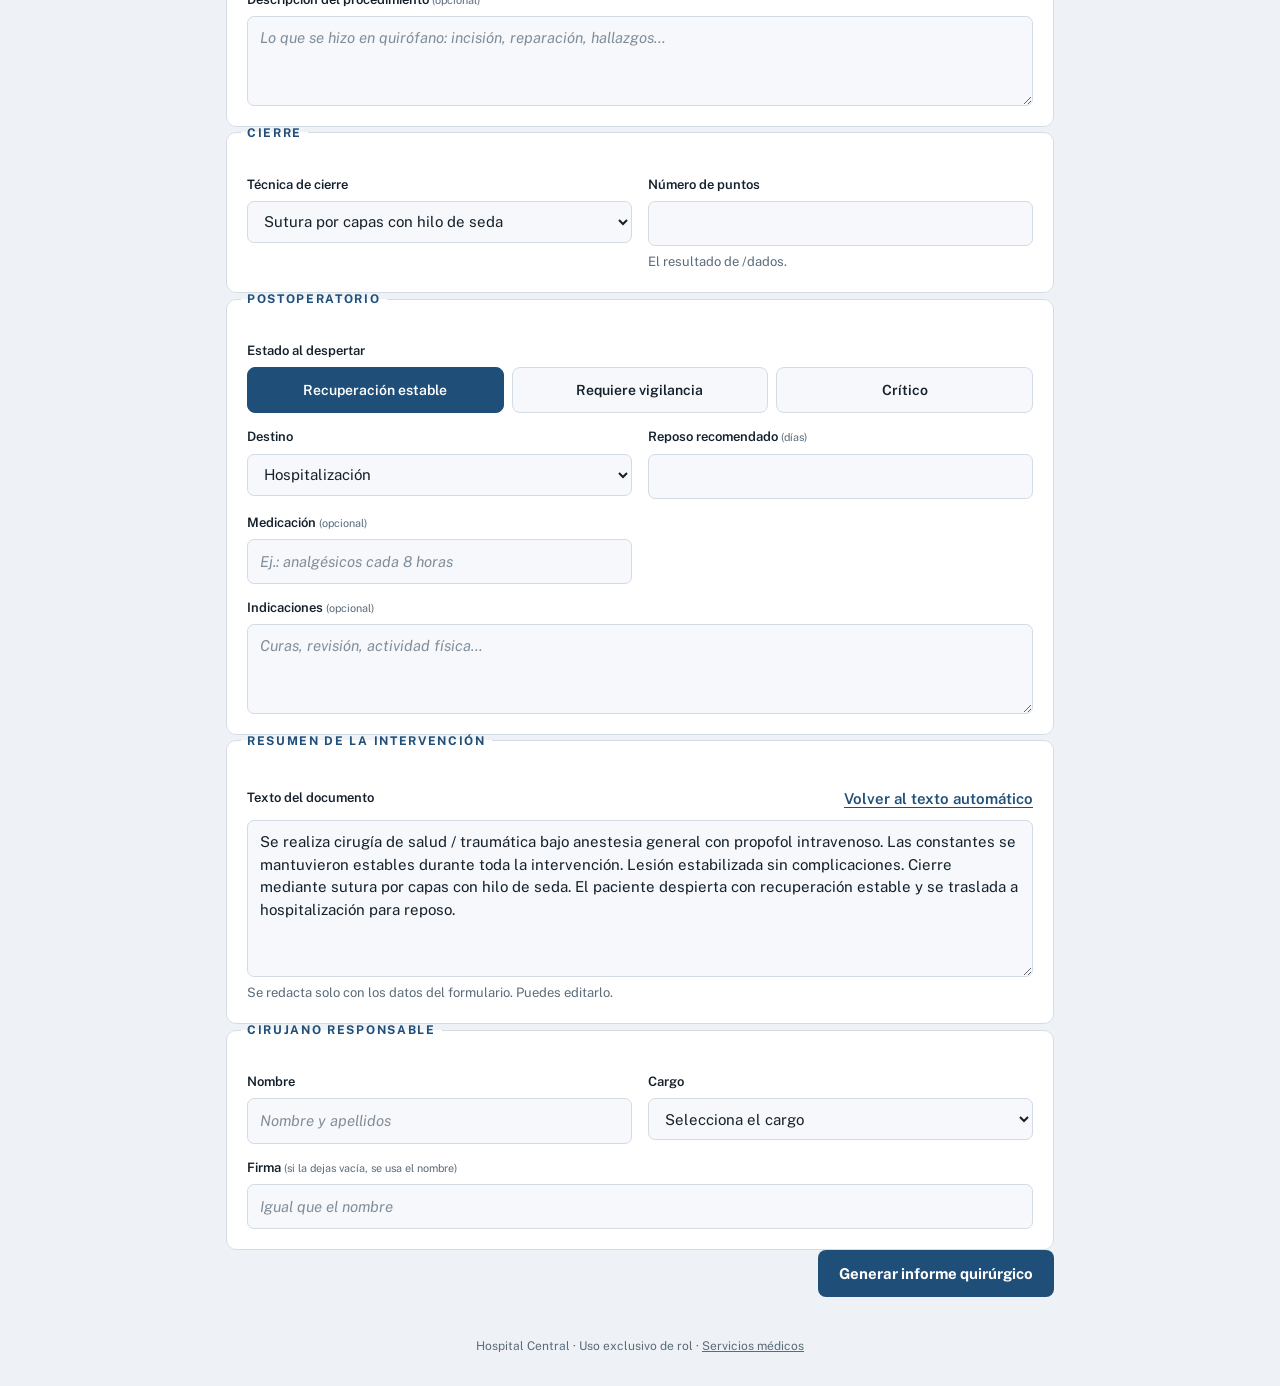
==== commit 9189b5f1: "DNI en el parte de lesiones (pegar recorte) y campos de imagen compartidos - js/pegar-imagen.js: arc" ====
--- a/cirugia.html
+++ b/cirugia.html
@@ -90,6 +90,7 @@
 <script src="js/protocolos.js"></script>
 <script src="js/servicios/cirugia.js"></script>
 <script src="js/servicio-doc.js"></script>
+<script src="js/pegar-imagen.js"></script>
 <script src="js/servicio.js"></script>
 </body>
 </html>
--- a/css/styles.css
+++ b/css/styles.css
@@ -321,7 +321,15 @@
 .hojas { display: flex; flex-direction: column; gap: 16px; }
 .subir { display: flex; align-items: center; gap: 12px; flex-wrap: wrap; }
 .subir-btn { cursor: pointer; display: inline-flex; align-items: center; }
-.subir-vista { max-width: 100%; max-height: 220px; border-radius: 8px; border: 1px solid var(--line); object-fit: contain; align-self: flex-start; background: var(--surface-2); }
+.pegar { display: grid; place-items: center; min-height: 120px; padding: 14px; border: 2px dashed var(--line); border-radius: 10px; background: var(--surface-2); cursor: pointer; text-align: center; transition: border-color .12s, background .12s; }
+.pegar:hover { border-color: var(--muted); }
+.pegar:focus-visible, .pegar:focus { outline: none; border-color: var(--accent-2); border-style: solid; background: var(--surface); box-shadow: 0 0 0 3px color-mix(in srgb, var(--accent-2) 25%, transparent); }
+.pegar.arrastrando { border-color: var(--accent-2); background: var(--surface); }
+.pegar.con-imagen { border-style: solid; min-height: 0; padding: 8px; }
+.pegar-txt { display: flex; flex-direction: column; gap: 6px; color: var(--muted); font-size: 13px; max-width: 46ch; }
+.pegar-txt b { color: var(--ink); font-size: 15px; }
+.pegar-txt kbd { font: 600 11px/1 var(--f-mono); padding: 2px 5px; border: 1px solid var(--line); border-bottom-width: 2px; border-radius: 4px; background: var(--surface); color: var(--ink); }
+.pegar-vista { max-width: 100%; max-height: 260px; border-radius: 6px; object-fit: contain; }
 .lesion.lesion-3 { grid-template-columns: 30px minmax(0, 1.2fr) minmax(0, 1.2fr) 40px; grid-template-areas: "n z t x" "n d d x"; }
 .lesion-3 [data-k="zona"] { grid-area: z; } .lesion-3 [data-k="tipo"] { grid-area: t; } .lesion-3 [data-k="desc"] { grid-area: d; }
 .lista-equipo { display: flex; flex-direction: column; gap: 10px; }
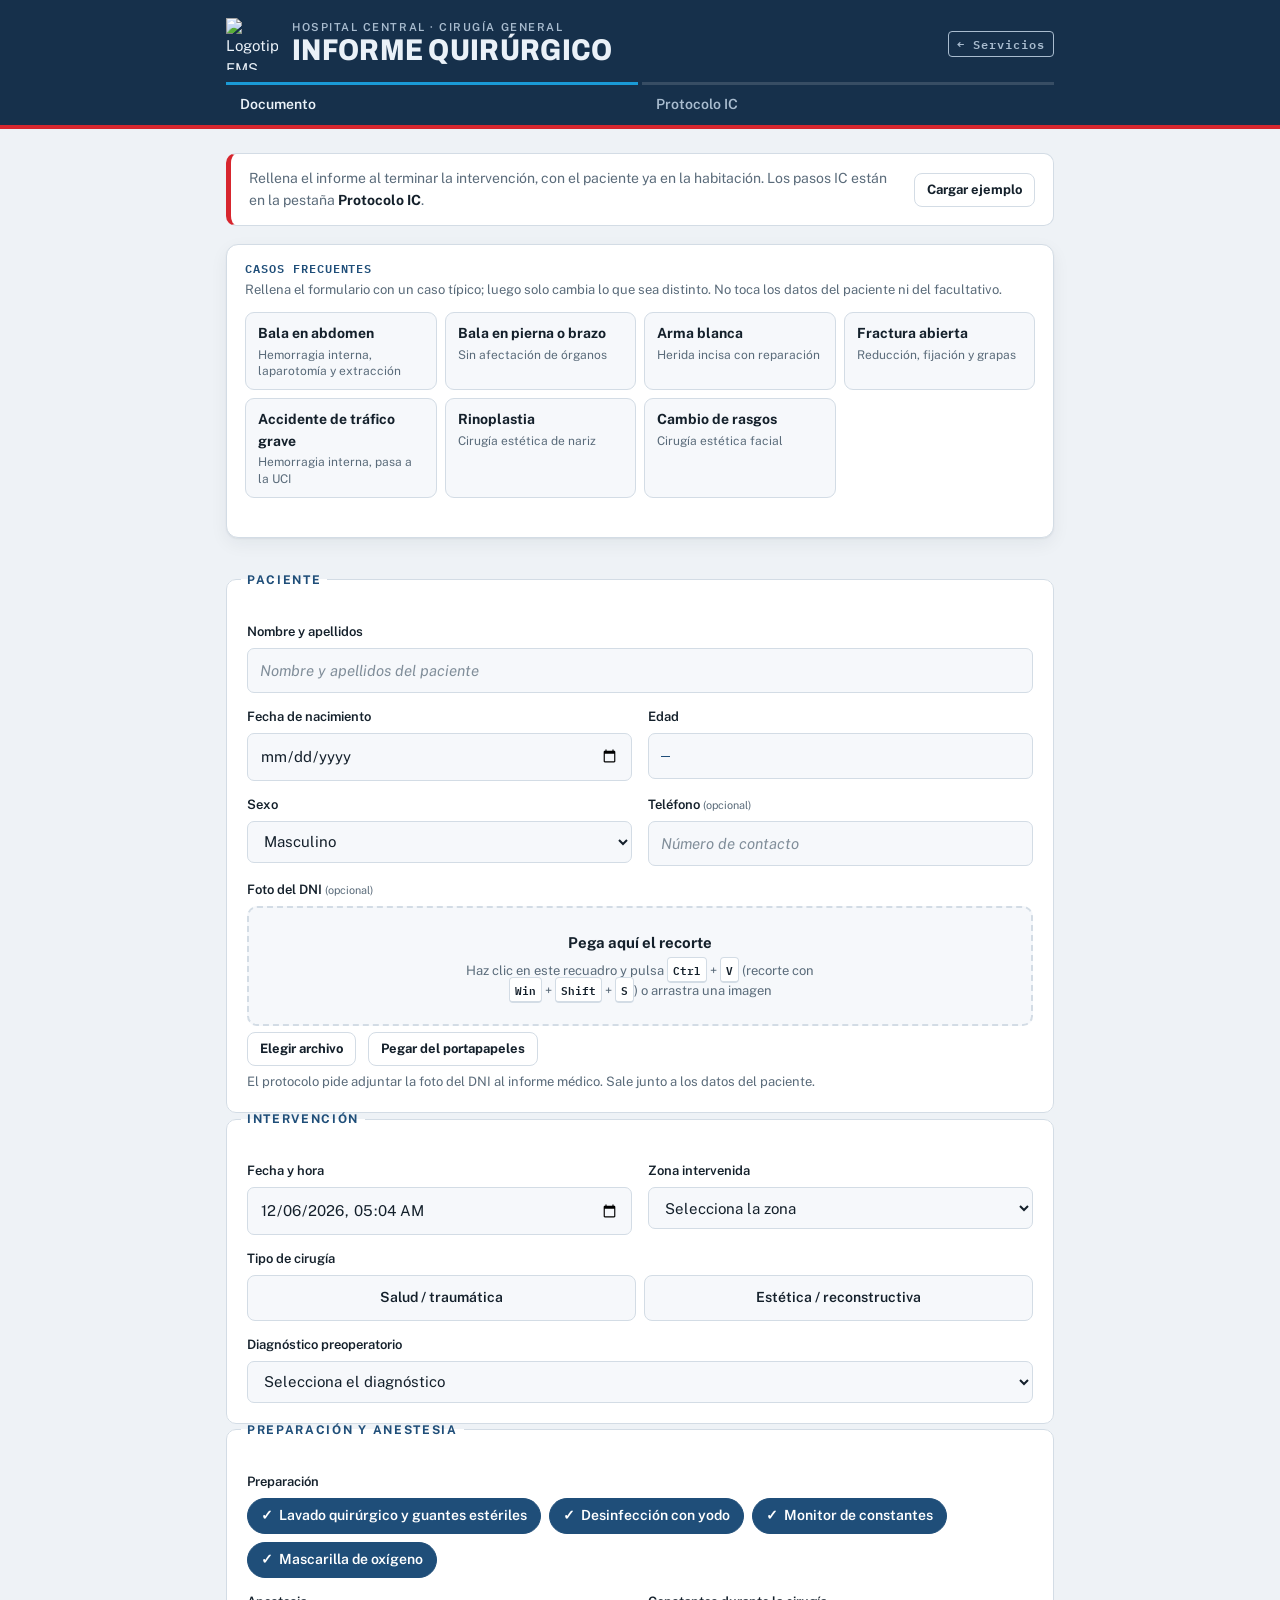
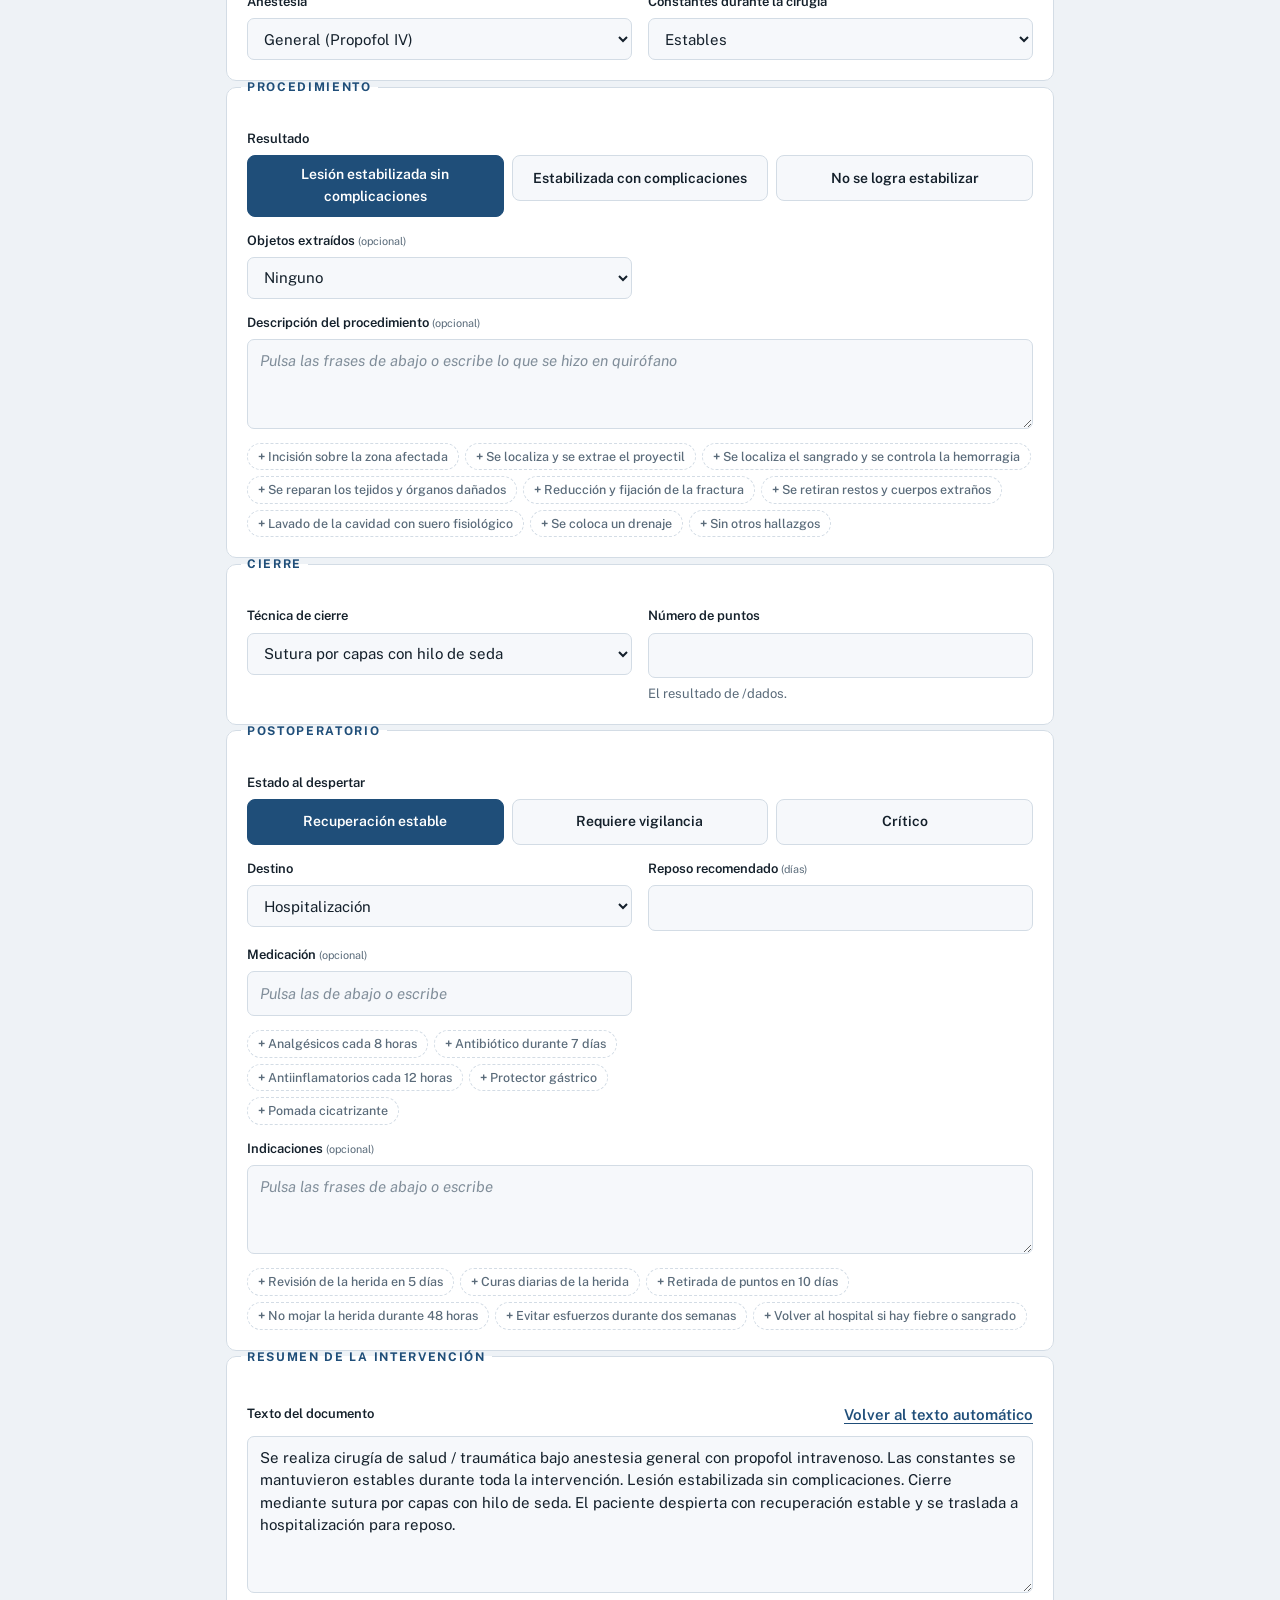
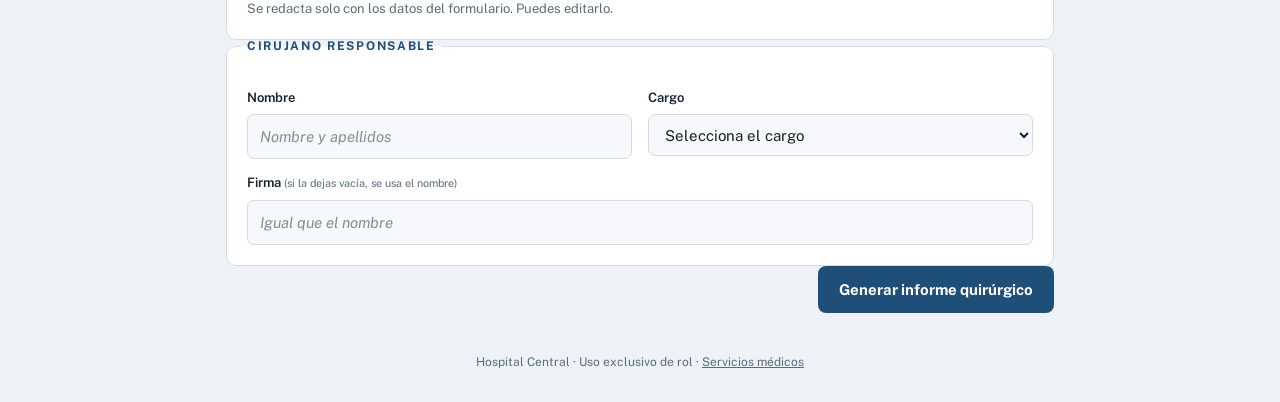
==== commit 8e113a18: "Rellenado rápido: casos frecuentes, frases y listas con «Otro» - js/rapido.js: barra de casos frecue" ====
--- a/cirugia.html
+++ b/cirugia.html
@@ -28,7 +28,7 @@
 <link rel="apple-touch-startup-image" media="(device-width: 375px) and (device-height: 667px) and (-webkit-device-pixel-ratio: 2) and (orientation: portrait)" href="assets/app/splash-cirugia-750x1334.png">
 <link rel="preconnect" href="https://fonts.googleapis.com">
 <link rel="preconnect" href="https://fonts.gstatic.com" crossorigin>
-<link rel="stylesheet" href="https://fonts.googleapis.com/css2?family=Archivo:wdth,wght@75..100,500..800&family=Public+Sans:wght@400;500;600;700&family=IBM+Plex+Mono:wght@500;600&family=Fraunces:opsz,wght,SOFT,WONK@72,800,100,1&family=Questrial&family=Pinyon+Script&display=swap">
+<link rel="stylesheet" href="https://fonts.googleapis.com/css2?family=Archivo:wdth,wght@75..100,500..800&family=Public+Sans:wght@400;500;600;700&family=IBM+Plex+Mono:wght@500;600&family=Fraunces:opsz,wght,SOFT,WONK@72,800,100,1&family=Questrial&display=swap">
 <link rel="stylesheet" href="css/styles.css">
 </head>
 <body>
@@ -91,6 +91,7 @@
 <script src="js/servicios/cirugia.js"></script>
 <script src="js/servicio-doc.js"></script>
 <script src="js/pegar-imagen.js"></script>
+<script src="js/rapido.js"></script>
 <script src="js/servicio.js"></script>
 </body>
 </html>
--- a/css/styles.css
+++ b/css/styles.css
@@ -1,3 +1,6 @@
+/* Firma caligráfica: Pinyon Script (SIL OFL, assets/fuentes/OFL-PinyonScript.txt), alojada en el propio sitio */
+@font-face { font-family: "Pinyon Script"; src: url("../assets/fuentes/PinyonScript-Regular.woff") format("woff"); font-weight: 400; font-style: normal; font-display: swap; }
+
 /* Layout: cabecera institucional azul marino + columna única de formulario clínico, ancho 860px */
 :root {
   --bg: #EEF2F6;
@@ -332,6 +335,11 @@
 .pegar-vista { max-width: 100%; max-height: 260px; border-radius: 6px; object-fit: contain; }
 .lesion.lesion-3 { grid-template-columns: 30px minmax(0, 1.2fr) minmax(0, 1.2fr) 40px; grid-template-areas: "n z t x" "n d d x"; }
 .lesion-3 [data-k="zona"] { grid-area: z; } .lesion-3 [data-k="tipo"] { grid-area: t; } .lesion-3 [data-k="desc"] { grid-area: d; }
+.lesion.lesion-3.lesion-marca { grid-template-areas: "n z t x" "n d d x" "n m m x"; }
+.lesion-destacar { grid-area: m; font-weight: 600; }
+.lesion.destacada { border-color: var(--bad); background: color-mix(in srgb, var(--bad) 7%, var(--surface-2)); }
+.lesion.destacada .lesion-num { background: var(--bad); }
+.lesion.destacada .lesion-destacar { color: var(--bad); }
 .lista-equipo { display: flex; flex-direction: column; gap: 10px; }
 .miembro { display: grid; grid-template-columns: minmax(0, 1.4fr) minmax(0, 1fr) auto auto 40px; gap: 10px; align-items: center; padding: 12px; border: 1px solid var(--line); border-radius: 9px; background: var(--surface-2); }
 .miembro input:not([type=checkbox]), .miembro select { background: var(--surface); }
@@ -361,6 +369,7 @@
 .pc-opcion-tit { font-weight: 700; font-size: 14px; color: var(--accent); }
 @media (max-width: 720px) {
   .lesion.lesion-3 { grid-template-columns: 30px minmax(0, 1fr) 40px; grid-template-areas: "n z x" "n t x" "n d x"; }
+  .lesion.lesion-3.lesion-marca { grid-template-areas: "n z x" "n t x" "n d x" "n m x"; }
   .miembro { grid-template-columns: minmax(0, 1fr) 40px; }
   .miembro [data-k="nombre"] { grid-column: 1; } .miembro select { grid-column: 1; }
   .miembro .check { grid-column: 1; }
@@ -374,3 +383,25 @@
 }
 .protocolo-plegable summary { cursor: pointer; font: 700 12px/1 var(--f-body); letter-spacing: .14em; text-transform: uppercase; color: var(--accent); }
 .protocolo-plegable[open] summary { margin-bottom: 6px; }
+
+/* ── Rellenado rápido: casos frecuentes, frases y «Otro» ── */
+.casos { margin: 0 0 18px; padding: 16px 18px; border: 1px solid var(--line); border-radius: 12px; background: var(--surface); box-shadow: var(--sombra); }
+.casos-cab h2 { margin: 0 0 4px; font: 600 12px/1.2 var(--f-mono); letter-spacing: .08em; text-transform: uppercase; color: var(--accent); }
+.casos-cab p { margin: 0 0 12px; color: var(--muted); font-size: 13px; }
+.casos-lista { display: grid; grid-template-columns: repeat(auto-fill, minmax(190px, 1fr)); gap: 8px; }
+.caso { display: flex; flex-direction: column; gap: 2px; text-align: left; padding: 10px 12px; border: 1px solid var(--line); border-radius: 9px; background: var(--surface-2); color: var(--ink); cursor: pointer; font: inherit; transition: border-color .12s, background .12s; }
+.caso b { font-size: 14px; }
+.caso span { font-size: 12px; color: var(--muted); line-height: 1.35; }
+.caso:hover { border-color: var(--accent-2); }
+.caso:focus-visible { outline: 2px solid var(--accent-2); outline-offset: 2px; }
+.caso.activo { border-color: var(--accent-2); background: color-mix(in srgb, var(--accent-2) 12%, var(--surface)); }
+.casos-aviso { margin: 10px 0 0; min-height: 1em; color: var(--ok); }
+.frases { display: flex; flex-wrap: wrap; gap: 6px; margin-top: 8px; }
+.frase { padding: 5px 10px; border: 1px dashed var(--line); border-radius: 999px; background: transparent; color: var(--muted); font: 500 12.5px/1.25 var(--f-body, inherit); cursor: pointer; text-align: left; }
+.frase::before { content: "+ "; font-weight: 700; }
+.frase:hover { border-color: var(--accent-2); color: var(--ink); }
+.frase.activa { border-style: solid; border-color: var(--accent-2); background: color-mix(in srgb, var(--accent-2) 14%, var(--surface)); color: var(--ink); }
+.frase.activa::before { content: "✓ "; }
+.frase:focus-visible { outline: 2px solid var(--accent-2); outline-offset: 1px; }
+.otro-texto { margin-top: 8px; }
+@media (max-width: 620px) { .casos-lista { grid-template-columns: 1fr 1fr; } .caso span { display: none; } }
